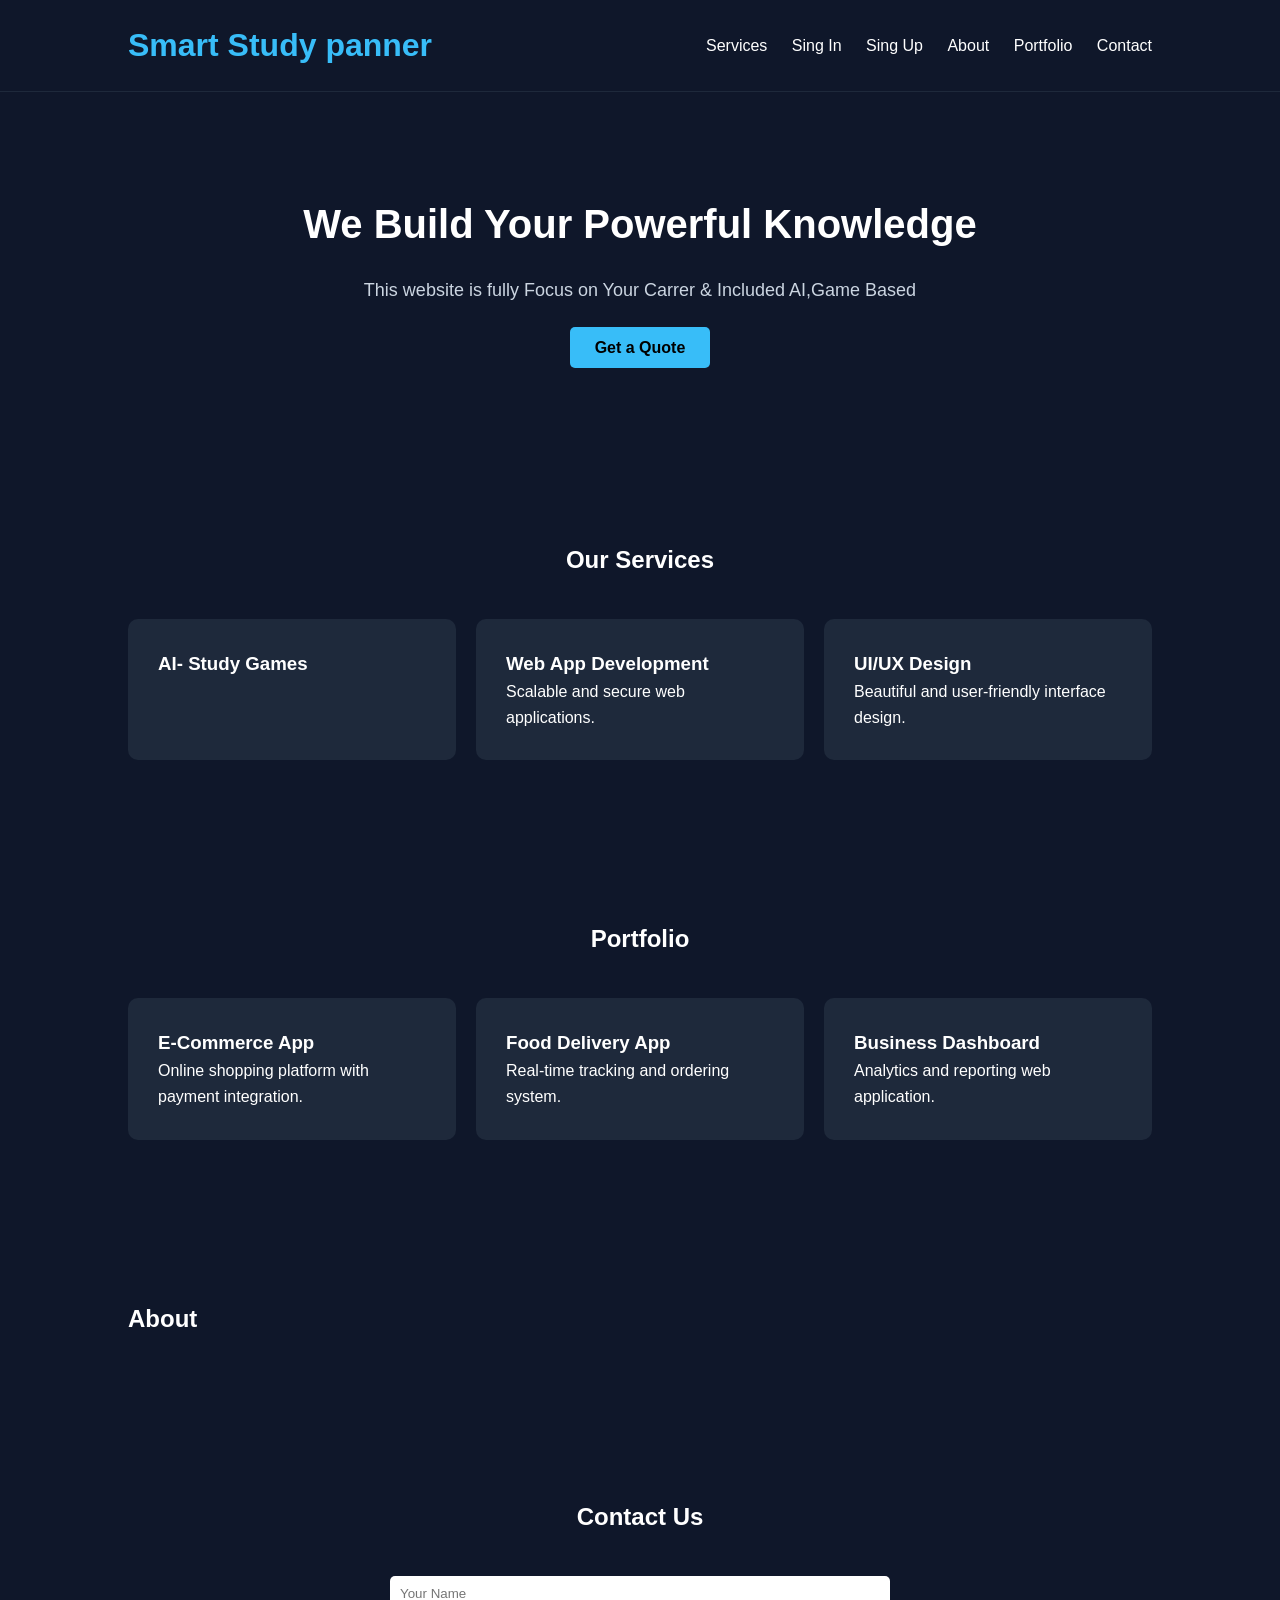
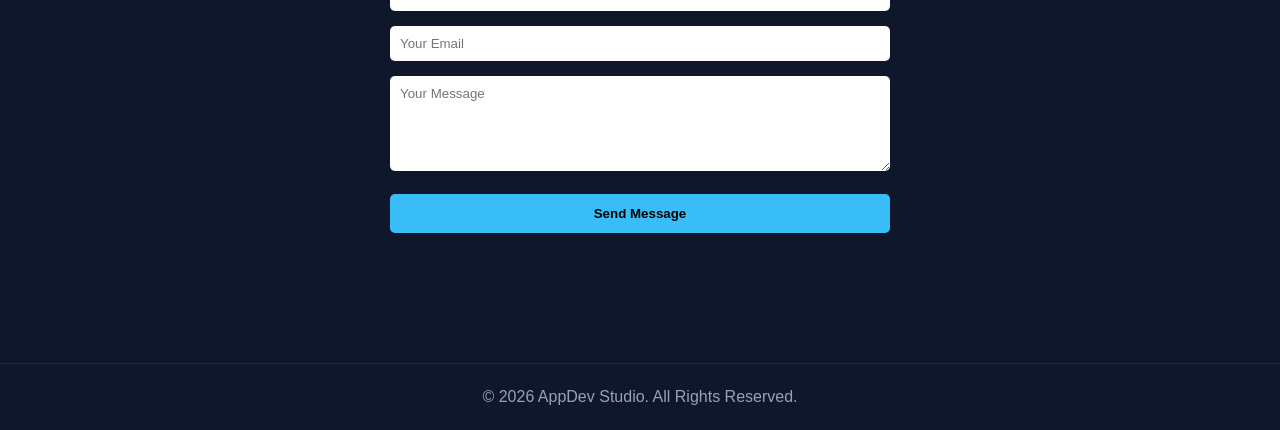
==== index.html @ 4970964c "Add files via upload" ====
<!DOCTYPE html>
<html lang="en">
<head>
<meta charset="UTF-8">
<meta name="bala" content="width=device-width, initial-scale=1.0">
<title>Studix</title>
<link rel="icon" href="img/logo.jpg" type="image/x-icon">
<style>
    * {
        margin: 0;
        padding: 0;
        box-sizing: border-box;
        font-family: Arial, sans-serif;
    }

    body {
        background: #0f172a;
        color: white;
        line-height: 1.6;
    }

    header {
        background: #0f172a;
        padding: 20px 10%;
        display: flex;
        justify-content: space-between;
        align-items: center;
        border-bottom: 1px solid #1e293b;
    }

    header h1 {
        color: #38bdf8;
    }

    nav a {
        color: white;
        text-decoration: none;
        margin-left: 20px;
        transition: 0.3s;
    }

    nav a:hover {
        color: #38bdf8;
    }

    .hero {
        padding: 100px 10%;
        text-align: center;
    }

    .hero h2 {
        font-size: 40px;
        margin-bottom: 20px;
    }

    .hero p {
        font-size: 18px;
        color: #cbd5e1;
        margin-bottom: 30px;
    }

    .btn {
        background: #38bdf8;
        padding: 12px 25px;
        color: black;
        text-decoration: none;
        border-radius: 5px;
        font-weight: bold;
        transition: 0.3s;
    }

    .btn:hover {
        background: #0ea5e9;
    }

    section {
        padding: 80px 10%;
    }

    .services, .portfolio ,.About {
        display: grid;
        grid-template-columns: repeat(auto-fit, minmax(250px, 1fr));
        gap: 20px;
    }

    .card {
        background: #1e293b;
        padding: 30px;
        border-radius: 10px;
        transition: 0.3s;
    }

    .card:hover {
        transform: translateY(-5px);
        background: #334155;
    }

    footer {
        text-align: center;
        padding: 20px;
        border-top: 1px solid #1e293b;
        margin-top: 50px;
        color: #94a3b8;
    }

    @media(max-width: 768px) {
        .hero h2 {
            font-size: 28px;
        }
    }
</style>
</head>
<body>

<header>
    <h1>Smart Study panner</h1>
    <nav>
        <a href="#services">Services</a>
        <a href="login.html">Sing In</a>
        <a href="create.html">Sing Up</a>
        <a href="#About">About</a>
        <a href="#portfolio">Portfolio</a>
        <a href="#contact">Contact</a>
    </nav>
</header>

<section class="hero">
    <h2>We Build Your Powerful Knowledge </h2>
    <p>This website is fully Focus on Your Carrer & Included AI,Game Based</p>
    <a href="#contact" class="btn">Get a Quote</a>
</section>

<section id="services">
    <h2 style="text-align:center; margin-bottom:40px;">Our Services</h2>
    <div class="services">
        <div class="card">
            <h3>AI- Study Games</h3>
            <p></p>
        </div>
        <div class="card">
            <h3>Web App Development</h3>
            <p>Scalable and secure web applications.</p>
        </div>
        <div class="card">
            <h3>UI/UX Design</h3>
            <p>Beautiful and user-friendly interface design.</p>
        </div>
    </div>
</section>

<section id="portfolio">
    <h2 style="text-align:center; margin-bottom:40px;">Portfolio</h2>
    <div class="portfolio">
        <div class="card">
            <h3>E-Commerce App</h3>
            <p>Online shopping platform with payment integration.</p>
        </div>
        <div class="card">
            <h3>Food Delivery App</h3>
            <p>Real-time tracking and ordering system.</p>
        </div>
        <div class="card">
            <h3>Business Dashboard</h3>
            <p>Analytics and reporting web application.</p>
        </div>
    </div>
</section>

<section>
    <h1>About</h1>
    <P> </P>
</section>

<section id="contact">
    <h2 style="text-align:center; margin-bottom:40px;">Contact Us</h2>
    <div style="max-width:500px; margin:auto;">
        <form>
            <input type="text" placeholder="Your Name" required style="width:100%; padding:10px; margin-bottom:15px; border:none; border-radius:5px;">
            <input type="email" placeholder="Your Email" required style="width:100%; padding:10px; margin-bottom:15px; border:none; border-radius:5px;">
            <textarea placeholder="Your Message" rows="5" required style="width:100%; padding:10px; margin-bottom:15px; border:none; border-radius:5px;"></textarea>
            <button type="submit" class="btn" style="width:100%; border:none;">Send Message</button>
        </form>
    </div>
</section>

<footer>
    <p>© 2026 AppDev Studio. All Rights Reserved.</p>
</footer>

</body>
</html>
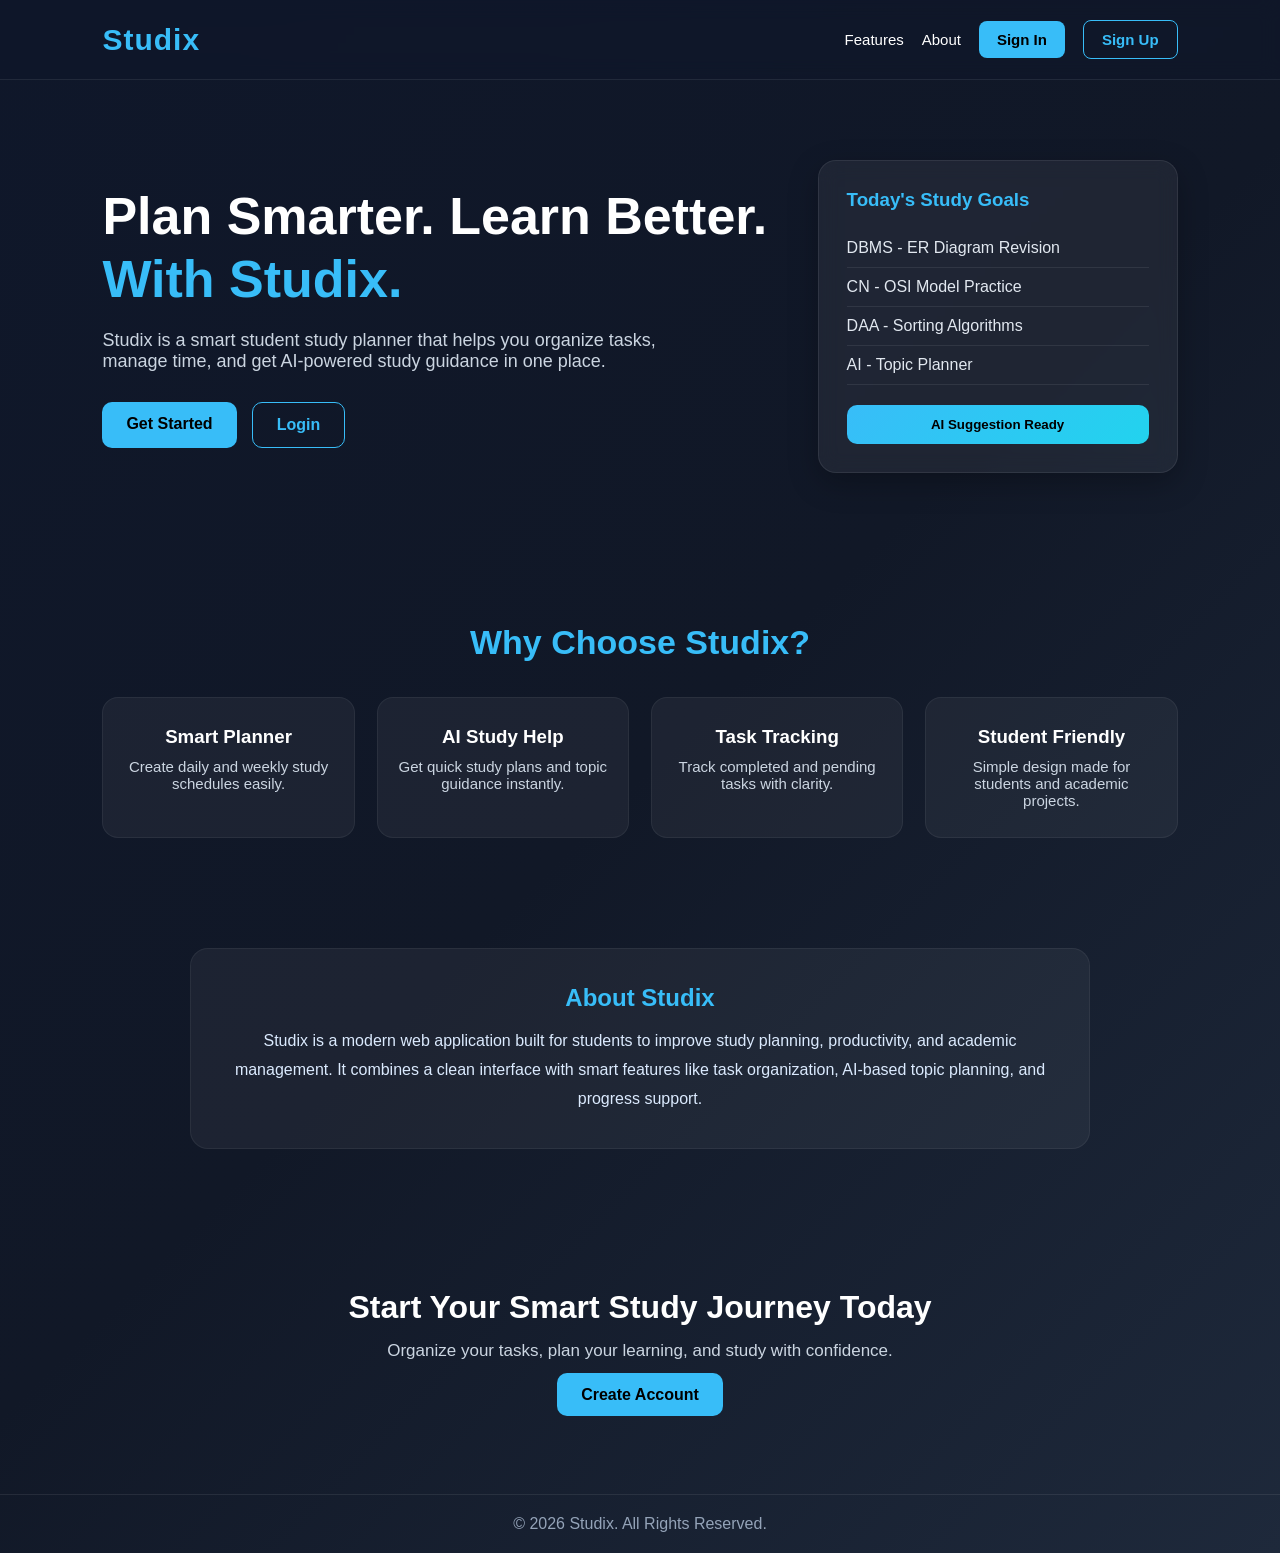
==== commit 8c6d915d: "Updated Studix project with planner and UI improvements" ====
--- a/index.html
+++ b/index.html
@@ -1,192 +1,93 @@
-
 <!DOCTYPE html>
 <html lang="en">
 <head>
-<meta charset="UTF-8">
-<meta name="bala" content="width=device-width, initial-scale=1.0">
-<title>Studix</title>
-<link rel="icon" href="img/logo.jpg" type="image/x-icon">
-<style>
-    * {
-        margin: 0;
-        padding: 0;
-        box-sizing: border-box;
-        font-family: Arial, sans-serif;
-    }
+    <meta charset="UTF-8">
+    <meta name="viewport" content="width=device-width, initial-scale=1.0">
+    <title>Studix - Smart Study Planner</title>
+    <link rel="stylesheet" href="index.css">
+    <link rel="icon" type="image/x-icon" href="academic.png">
 
-    body {
-        background: #0f172a;
-        color: white;
-        line-height: 1.6;
-    }
+</head>
+<body class="home-page">
 
-    header {
-        background: #0f172a;
-        padding: 20px 10%;
-        display: flex;
-        justify-content: space-between;
-        align-items: center;
-        border-bottom: 1px solid #1e293b;
-    }
+    <header class="navbar">
+        <div class="logo">Studix</div>
+        <nav>
+            <a href="#features">Features</a>
+            <a href="#about">About</a>
+            <a href="login.html" class="nav-btn">Sign In</a>
+            <a href="create.html" class="nav-btn secondary">Sign Up</a>
+        </nav>
+    </header>
 
-    header h1 {
-        color: #38bdf8;
-    }
+    <section class="hero">
+        <div class="hero-text">
+            <h1>Plan Smarter. Learn Better. <span>With Studix.</span></h1>
+            <p>
+                Studix is a smart student study planner that helps you organize tasks,
+                manage time, and get AI-powered study guidance in one place.
+            </p>
+            <div class="hero-buttons">
+                <a href="create.html" class="btn primary">Get Started</a>
+                <a href="login.html" class="btn outline">Login</a>
+            </div>
+        </div>
 
-    nav a {
-        color: white;
-        text-decoration: none;
-        margin-left: 20px;
-        transition: 0.3s;
-    }
+        <div class="hero-card">
+            <h3>Today's Study Goals</h3>
+            <ul>
+                <li>DBMS - ER Diagram Revision</li>
+                <li>CN - OSI Model Practice</li>
+                <li>DAA - Sorting Algorithms</li>
+                <li>AI - Topic Planner</li>
+            </ul>
+            <button>AI Suggestion Ready</button>
+        </div>
+    </section>
 
-    nav a:hover {
-        color: #38bdf8;
-    }
+    <section class="features" id="features">
+        <h2>Why Choose Studix?</h2>
+        <div class="feature-grid">
+            <div class="feature-card">
+                <h3>Smart Planner</h3>
+                <p>Create daily and weekly study schedules easily.</p>
+            </div>
+            <div class="feature-card">
+                <h3>AI Study Help</h3>
+                <p>Get quick study plans and topic guidance instantly.</p>
+            </div>
+            <div class="feature-card">
+                <h3>Task Tracking</h3>
+                <p>Track completed and pending tasks with clarity.</p>
+            </div>
+            <div class="feature-card">
+                <h3>Student Friendly</h3>
+                <p>Simple design made for students and academic projects.</p>
+            </div>
+        </div>
+    </section>
 
-    .hero {
-        padding: 100px 10%;
-        text-align: center;
-    }
+    <section class="about" id="about">
+        <div class="about-box">
+            <h2>About Studix</h2>
+            <p>
+                Studix is a modern web application built for students to improve
+                study planning, productivity, and academic management. It combines
+                a clean interface with smart features like task organization,
+                AI-based topic planning, and progress support.
+            </p>
+        </div>
+    </section>
 
-    .hero h2 {
-        font-size: 40px;
-        margin-bottom: 20px;
-    }
+    <section class="cta">
+        <h2>Start Your Smart Study Journey Today</h2>
+        <p>Organize your tasks, plan your learning, and study with confidence.</p>
+        <a href="create.html" class="btn primary">Create Account</a>
+    </section>
 
-    .hero p {
-        font-size: 18px;
-        color: #cbd5e1;
-        margin-bottom: 30px;
-    }
-
-    .btn {
-        background: #38bdf8;
-        padding: 12px 25px;
-        color: black;
-        text-decoration: none;
-        border-radius: 5px;
-        font-weight: bold;
-        transition: 0.3s;
-    }
-
-    .btn:hover {
-        background: #0ea5e9;
-    }
-
-    section {
-        padding: 80px 10%;
-    }
-
-    .services, .portfolio ,.About {
-        display: grid;
-        grid-template-columns: repeat(auto-fit, minmax(250px, 1fr));
-        gap: 20px;
-    }
-
-    .card {
-        background: #1e293b;
-        padding: 30px;
-        border-radius: 10px;
-        transition: 0.3s;
-    }
-
-    .card:hover {
-        transform: translateY(-5px);
-        background: #334155;
-    }
-
-    footer {
-        text-align: center;
-        padding: 20px;
-        border-top: 1px solid #1e293b;
-        margin-top: 50px;
-        color: #94a3b8;
-    }
-
-    @media(max-width: 768px) {
-        .hero h2 {
-            font-size: 28px;
-        }
-    }
-</style>
-</head>
-<body>
-
-<header>
-    <h1>Smart Study panner</h1>
-    <nav>
-        <a href="#services">Services</a>
-        <a href="login.html">Sing In</a>
-        <a href="create.html">Sing Up</a>
-        <a href="#About">About</a>
-        <a href="#portfolio">Portfolio</a>
-        <a href="#contact">Contact</a>
-    </nav>
-</header>
-
-<section class="hero">
-    <h2>We Build Your Powerful Knowledge </h2>
-    <p>This website is fully Focus on Your Carrer & Included AI,Game Based</p>
-    <a href="#contact" class="btn">Get a Quote</a>
-</section>
-
-<section id="services">
-    <h2 style="text-align:center; margin-bottom:40px;">Our Services</h2>
-    <div class="services">
-        <div class="card">
-            <h3>AI- Study Games</h3>
-            <p></p>
-        </div>
-        <div class="card">
-            <h3>Web App Development</h3>
-            <p>Scalable and secure web applications.</p>
-        </div>
-        <div class="card">
-            <h3>UI/UX Design</h3>
-            <p>Beautiful and user-friendly interface design.</p>
-        </div>
-    </div>
-</section>
-
-<section id="portfolio">
-    <h2 style="text-align:center; margin-bottom:40px;">Portfolio</h2>
-    <div class="portfolio">
-        <div class="card">
-            <h3>E-Commerce App</h3>
-            <p>Online shopping platform with payment integration.</p>
-        </div>
-        <div class="card">
-            <h3>Food Delivery App</h3>
-            <p>Real-time tracking and ordering system.</p>
-        </div>
-        <div class="card">
-            <h3>Business Dashboard</h3>
-            <p>Analytics and reporting web application.</p>
-        </div>
-    </div>
-</section>
-
-<section>
-    <h1>About</h1>
-    <P> </P>
-</section>
-
-<section id="contact">
-    <h2 style="text-align:center; margin-bottom:40px;">Contact Us</h2>
-    <div style="max-width:500px; margin:auto;">
-        <form>
-            <input type="text" placeholder="Your Name" required style="width:100%; padding:10px; margin-bottom:15px; border:none; border-radius:5px;">
-            <input type="email" placeholder="Your Email" required style="width:100%; padding:10px; margin-bottom:15px; border:none; border-radius:5px;">
-            <textarea placeholder="Your Message" rows="5" required style="width:100%; padding:10px; margin-bottom:15px; border:none; border-radius:5px;"></textarea>
-            <button type="submit" class="btn" style="width:100%; border:none;">Send Message</button>
-        </form>
-    </div>
-</section>
-
-<footer>
-    <p>© 2026 AppDev Studio. All Rights Reserved.</p>
-</footer>
+    <footer class="footer">
+        <p>© 2026 Studix. All Rights Reserved.</p>
+    </footer>
 
 </body>
 </html>
--- a/index.css
+++ b/index.css
@@ -0,0 +1,287 @@
+* {
+    margin: 0;
+    padding: 0;
+    box-sizing: border-box;
+}
+
+body.home-page {
+    font-family: Arial, sans-serif;
+    background: linear-gradient(135deg, #0f172a, #111827, #1e293b);
+    color: white;
+    min-height: 100vh;
+}
+
+/* Navbar */
+.navbar {
+    width: 100%;
+    padding: 20px 8%;
+    display: flex;
+    justify-content: space-between;
+    align-items: center;
+    border-bottom: 1px solid rgba(255,255,255,0.08);
+    background: rgba(15, 23, 42, 0.75);
+    backdrop-filter: blur(10px);
+    position: sticky;
+    top: 0;
+    z-index: 1000;
+}
+
+.logo {
+    font-size: 30px;
+    font-weight: bold;
+    color: #38bdf8;
+    letter-spacing: 1px;
+}
+
+.navbar nav {
+    display: flex;
+    align-items: center;
+    gap: 18px;
+}
+
+.navbar nav a {
+    color: white;
+    text-decoration: none;
+    font-size: 15px;
+    transition: 0.3s;
+}
+
+.navbar nav a:hover {
+    color: #38bdf8;
+}
+
+.nav-btn {
+    padding: 10px 18px;
+    border-radius: 8px;
+    background: #38bdf8;
+    color: black !important;
+    font-weight: bold;
+}
+
+.nav-btn.secondary {
+    background: transparent;
+    border: 1px solid #38bdf8;
+    color: #38bdf8 !important;
+}
+
+/* Hero */
+.hero {
+    padding: 80px 8%;
+    display: flex;
+    justify-content: space-between;
+    align-items: center;
+    gap: 40px;
+    flex-wrap: wrap;
+}
+
+.hero-text {
+    flex: 1;
+    min-width: 300px;
+}
+
+.hero-text h1 {
+    font-size: 52px;
+    line-height: 1.2;
+    margin-bottom: 20px;
+}
+
+.hero-text h1 span {
+    color: #38bdf8;
+}
+
+.hero-text p {
+    font-size: 18px;
+    color: #cbd5e1;
+    max-width: 600px;
+    margin-bottom: 30px;
+}
+
+.hero-buttons {
+    display: flex;
+    gap: 15px;
+    flex-wrap: wrap;
+}
+
+.btn {
+    text-decoration: none;
+    padding: 13px 24px;
+    border-radius: 10px;
+    font-weight: bold;
+    transition: 0.3s;
+}
+
+.btn.primary {
+    background: #38bdf8;
+    color: black;
+}
+
+.btn.primary:hover {
+    background: #0ea5e9;
+}
+
+.btn.outline {
+    border: 1px solid #38bdf8;
+    color: #38bdf8;
+}
+
+.btn.outline:hover {
+    background: #38bdf8;
+    color: black;
+}
+
+/* Hero Card */
+.hero-card {
+    flex: 1;
+    min-width: 300px;
+    max-width: 360px;
+    background: rgba(255,255,255,0.06);
+    border: 1px solid rgba(255,255,255,0.08);
+    border-radius: 18px;
+    padding: 28px;
+    box-shadow: 0 10px 30px rgba(0,0,0,0.25);
+    backdrop-filter: blur(10px);
+}
+
+.hero-card h3 {
+    margin-bottom: 18px;
+    color: #38bdf8;
+}
+
+.hero-card ul {
+    list-style: none;
+    margin-bottom: 20px;
+}
+
+.hero-card ul li {
+    padding: 10px 0;
+    border-bottom: 1px solid rgba(255,255,255,0.08);
+    color: #e2e8f0;
+}
+
+.hero-card button {
+    width: 100%;
+    padding: 12px;
+    border: none;
+    border-radius: 10px;
+    background: linear-gradient(135deg, #38bdf8, #22d3ee);
+    color: black;
+    font-weight: bold;
+    cursor: pointer;
+}
+
+/* Features */
+.features {
+    padding: 70px 8%;
+    text-align: center;
+}
+
+.features h2 {
+    font-size: 34px;
+    margin-bottom: 35px;
+    color: #38bdf8;
+}
+
+.feature-grid {
+    display: grid;
+    grid-template-columns: repeat(auto-fit, minmax(230px, 1fr));
+    gap: 22px;
+}
+
+.feature-card {
+    background: rgba(255,255,255,0.05);
+    padding: 28px 20px;
+    border-radius: 16px;
+    transition: 0.3s;
+    border: 1px solid rgba(255,255,255,0.06);
+}
+
+.feature-card:hover {
+    transform: translateY(-8px);
+    background: rgba(56, 189, 248, 0.12);
+}
+
+.feature-card h3 {
+    margin-bottom: 10px;
+    color: #ffffff;
+}
+
+.feature-card p {
+    color: #cbd5e1;
+    font-size: 15px;
+}
+
+/* About */
+.about {
+    padding: 40px 8% 70px;
+}
+
+.about-box {
+    max-width: 900px;
+    margin: auto;
+    text-align: center;
+    background: rgba(255,255,255,0.05);
+    padding: 35px;
+    border-radius: 18px;
+    border: 1px solid rgba(255,255,255,0.06);
+}
+
+.about-box h2 {
+    color: #38bdf8;
+    margin-bottom: 15px;
+}
+
+.about-box p {
+    color: #dbeafe;
+    font-size: 16px;
+    line-height: 1.8;
+}
+
+/* CTA */
+.cta {
+    padding: 70px 8%;
+    text-align: center;
+}
+
+.cta h2 {
+    font-size: 32px;
+    margin-bottom: 15px;
+}
+
+.cta p {
+    color: #cbd5e1;
+    margin-bottom: 25px;
+    font-size: 17px;
+}
+
+/* Footer */
+.footer {
+    text-align: center;
+    padding: 20px;
+    border-top: 1px solid rgba(255,255,255,0.08);
+    color: #94a3b8;
+    margin-top: 20px;
+}
+
+/* Responsive */
+@media (max-width: 768px) {
+    .navbar {
+        flex-direction: column;
+        gap: 15px;
+    }
+
+    .hero {
+        padding-top: 50px;
+    }
+
+    .hero-text h1 {
+        font-size: 36px;
+    }
+
+    .hero-text p {
+        font-size: 16px;
+    }
+
+    .hero-card {
+        max-width: 100%;
+    }
+}
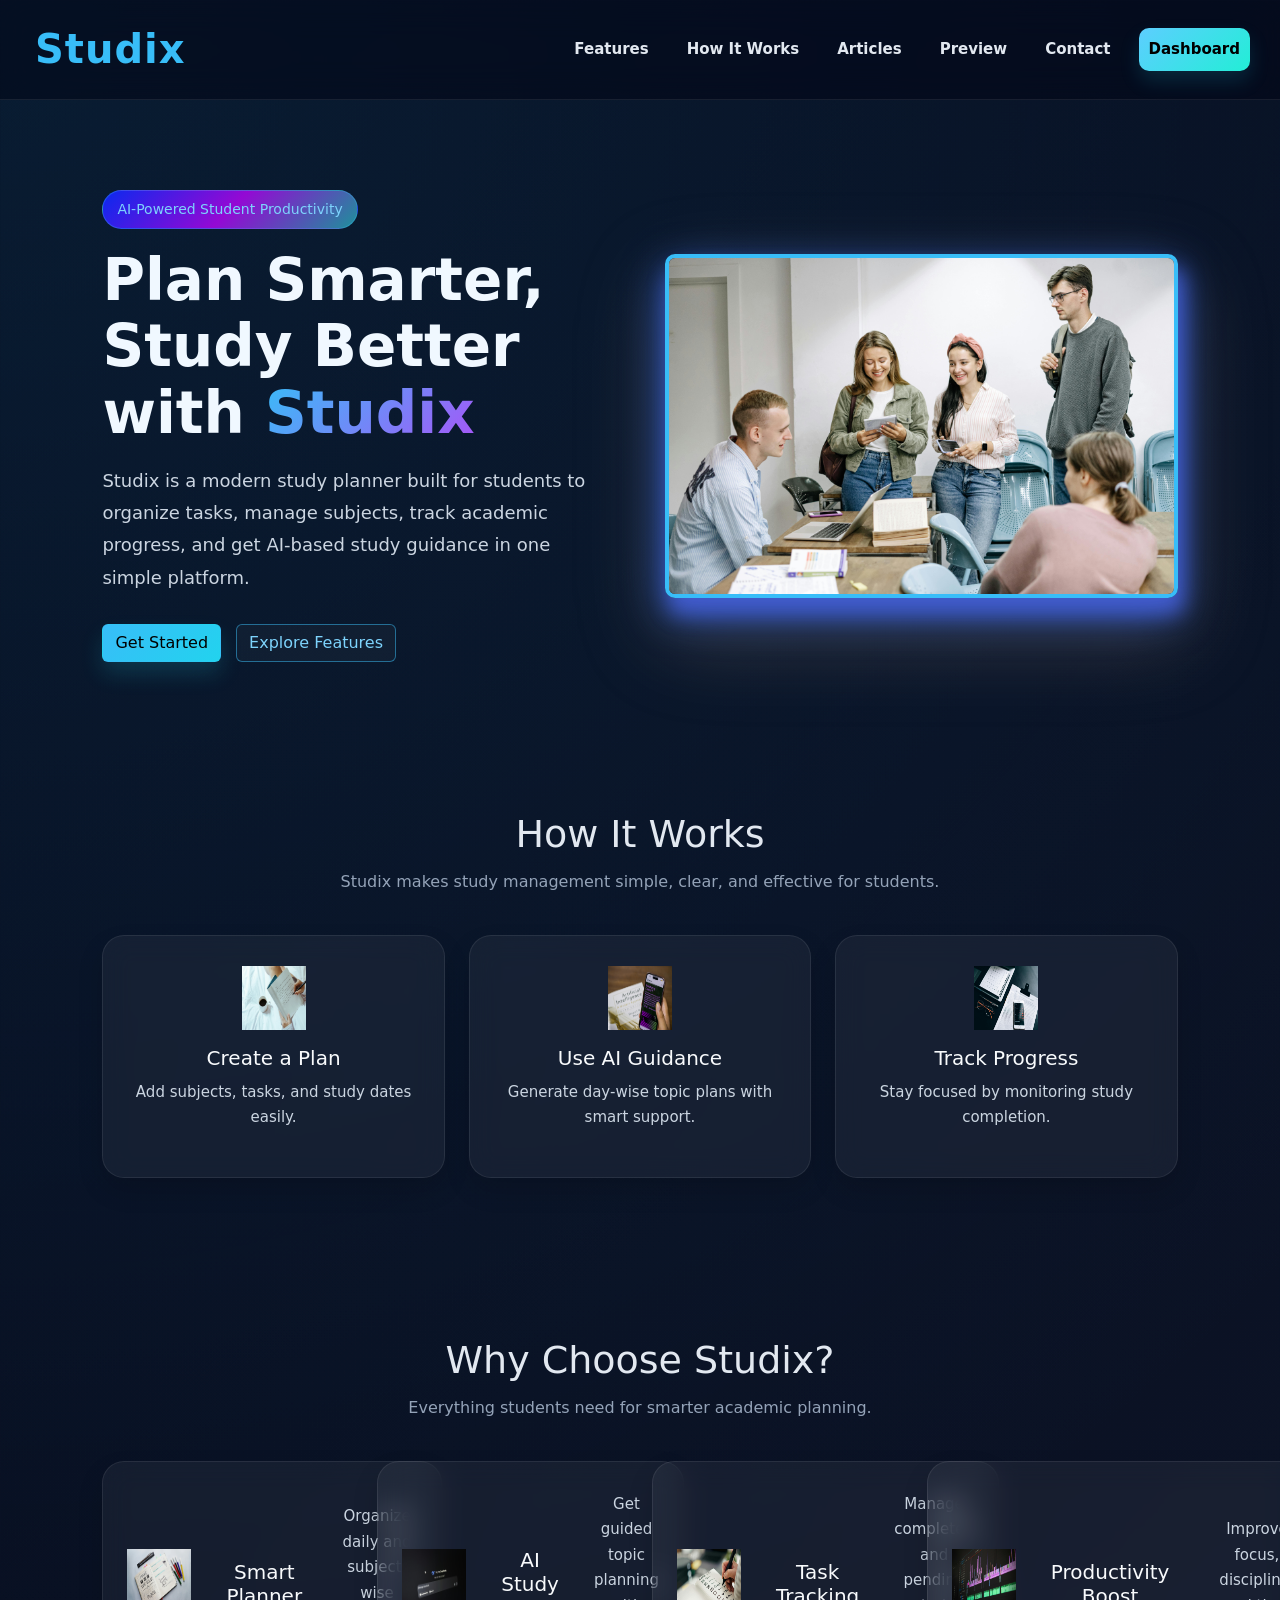
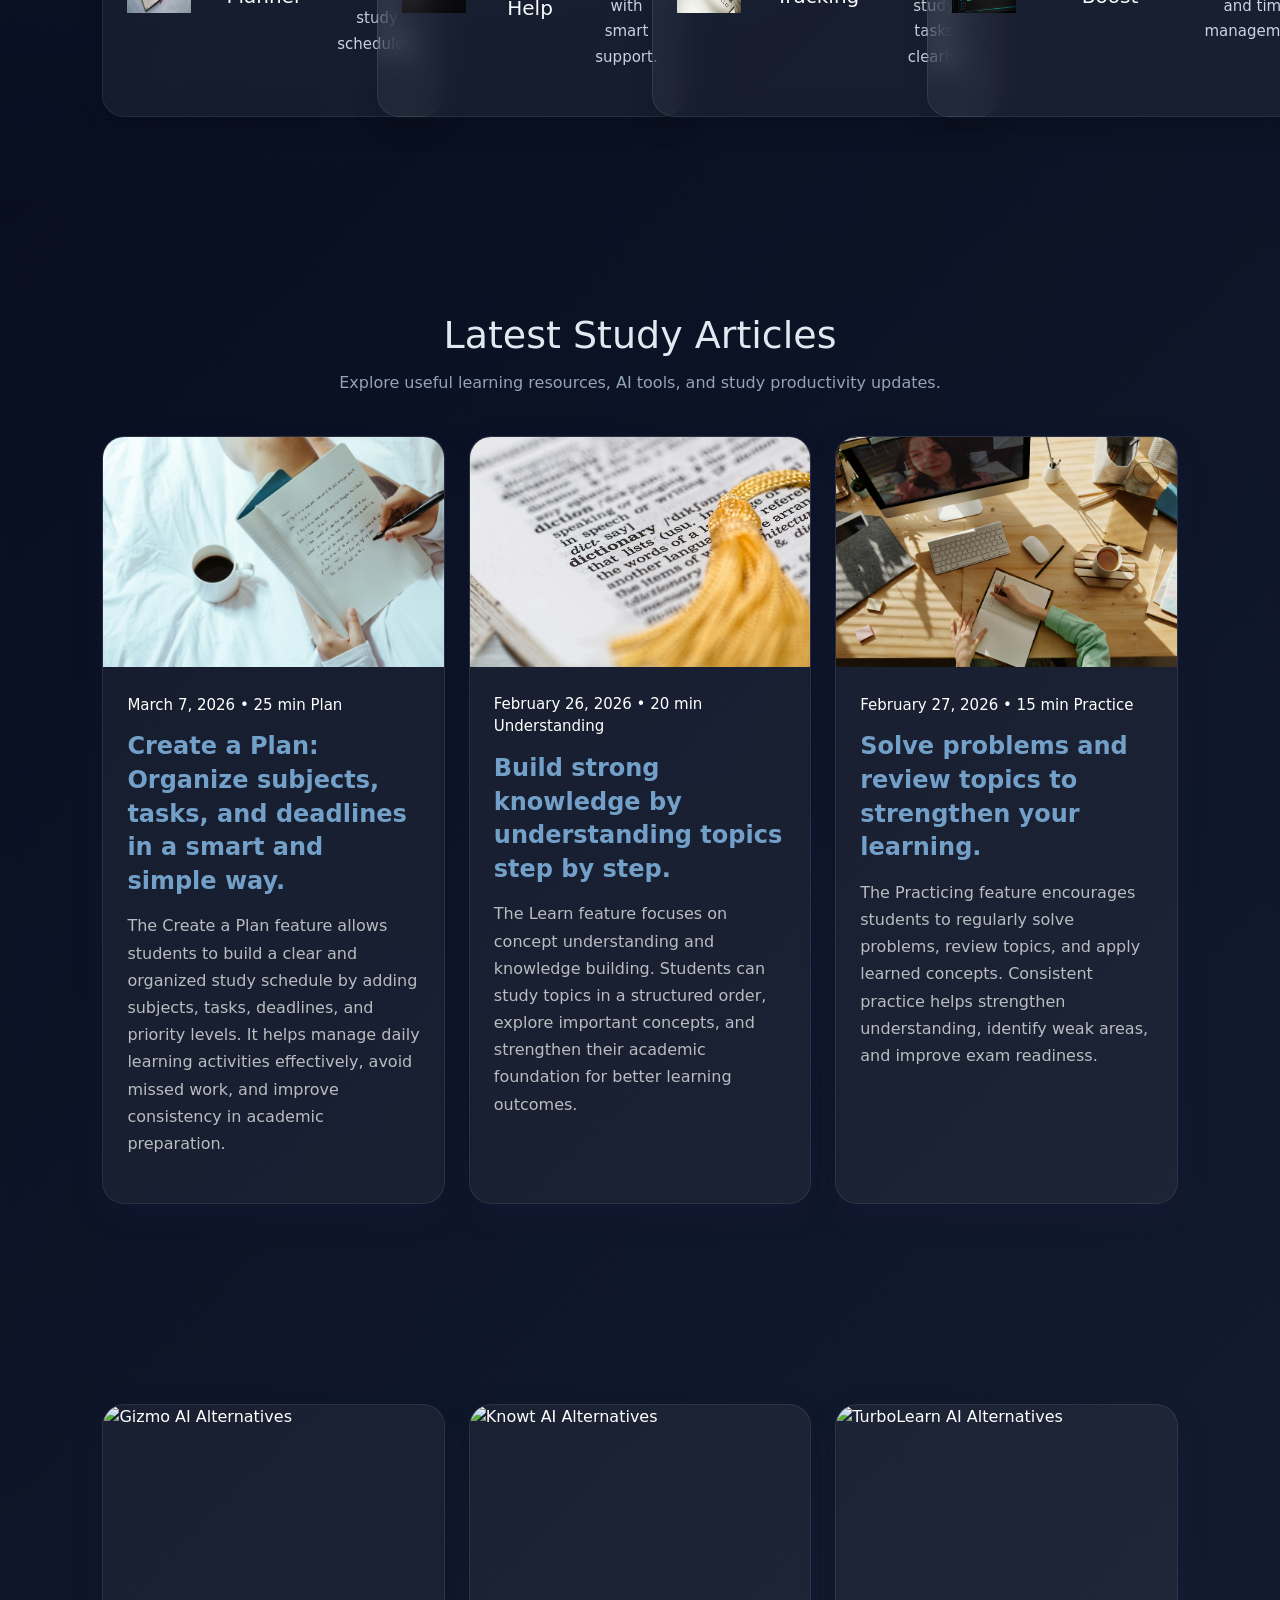
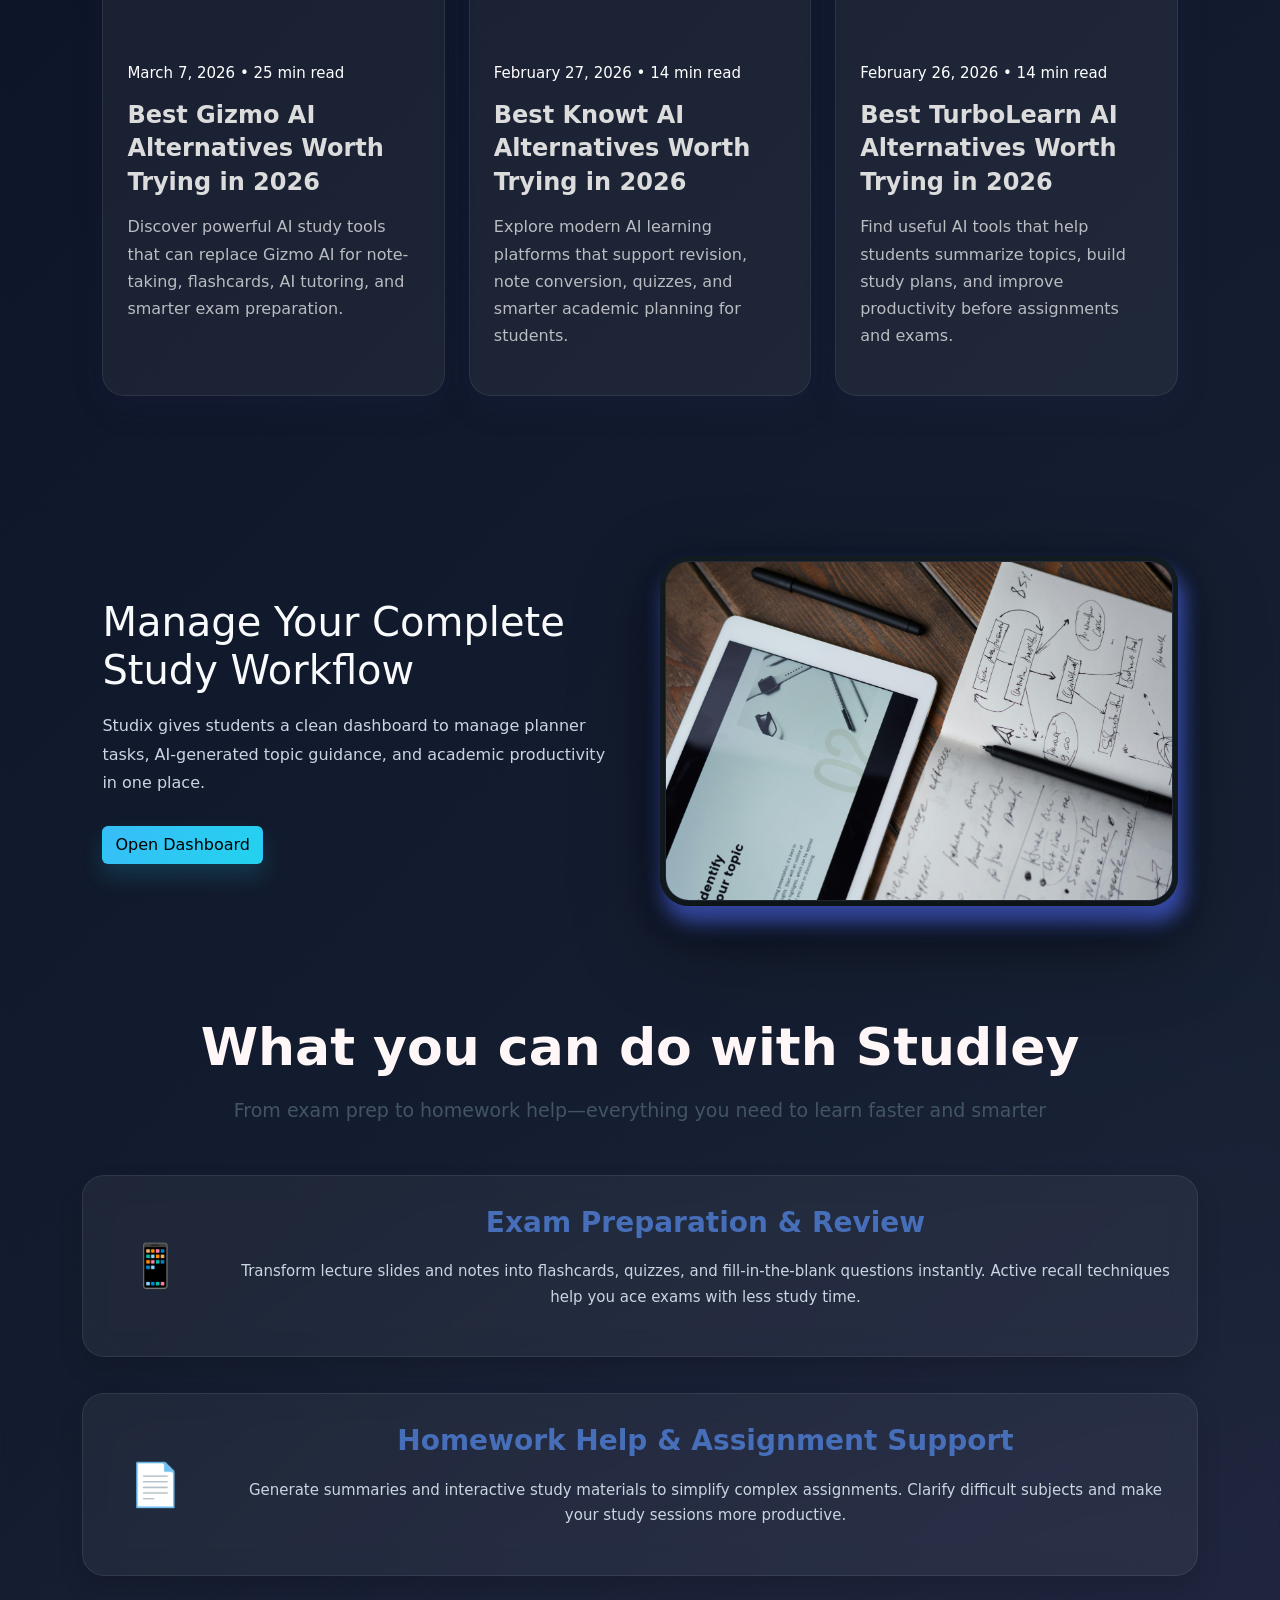
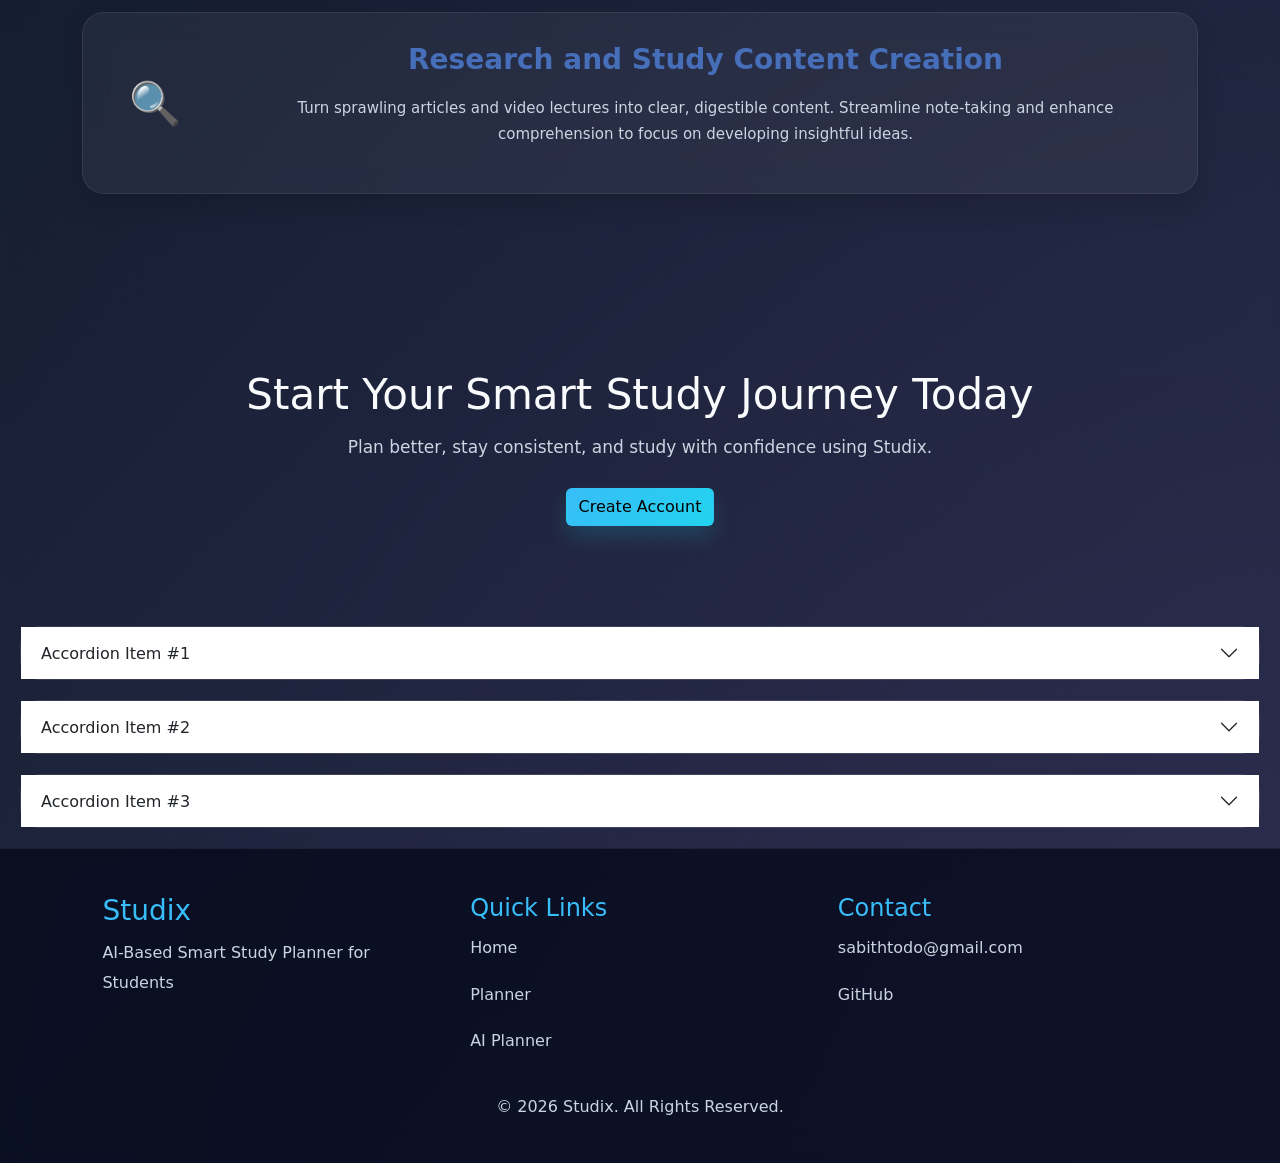
==== commit 9c31d236: "Updated AI Study Planner project" ====
--- a/index.html
+++ b/index.html
@@ -4,90 +4,382 @@
     <meta charset="UTF-8">
     <meta name="viewport" content="width=device-width, initial-scale=1.0">
     <title>Studix - Smart Study Planner</title>
+    <link rel="icon" href="img/academic.png" type="image/png">
     <link rel="stylesheet" href="index.css">
-    <link rel="icon" type="image/x-icon" href="academic.png">
-
+    <link href="https://cdn.jsdelivr.net/npm/bootstrap@5.3.8/dist/css/bootstrap.min.css" rel="stylesheet" integrity="sha384-sRIl4kxILFvY47J16cr9ZwB07vP4J8+LH7qKQnuqkuIAvNWLzeN8tE5YBujZqJLB" crossorigin="anonymous">
 </head>
-<body class="home-page">
-
-    <header class="navbar">
-        <div class="logo">Studix</div>
-        <nav>
-            <a href="#features">Features</a>
-            <a href="#about">About</a>
-            <a href="login.html" class="nav-btn">Sign In</a>
-            <a href="create.html" class="nav-btn secondary">Sign Up</a>
+<body>
+    <header class="navbar" style="display: flex; justify-content: space-between; align-items: center;">
+       
+        <div class="logo" title="AI-Based Smart Study Planner for Students" style="font-size: 40px;">Studix</div>
+        
+        <nav class="m" style="margin-right: 30px ; margin-left: 50px;;">
+            <a href="#features" title="Features" style="text-decoration: none;">Features</a>
+            <a href="#how" title="How It Works" style="text-decoration: none;">How It Works</a>
+            <a href="#articles" title="Articles" style="text-decoration: none;">Articles</a>
+            <a href="#preview" title="Preview" style="text-decoration: none;">Preview</a>
+            <a href="#contact" title="Contact" style="text-decoration: none;">Contact</a>
+            <a href="login.html" class="nav-btn" title="Dashboard" style="text-decoration: none;">Dashboard</a>
         </nav>
     </header>
 
     <section class="hero">
         <div class="hero-text">
-            <h1>Plan Smarter. Learn Better. <span>With Studix.</span></h1>
+            <span class="hero-badge" style="background: linear-gradient(135deg, #0a29ef,rgb(148, 9, 212), #1e919b);">AI-Powered Student Productivity</span>
+            <h1 style="color: aliceblue;">Plan Smarter, <br>Study Better with <span>Studix</span></h1>
             <p>
-                Studix is a smart student study planner that helps you organize tasks,
-                manage time, and get AI-powered study guidance in one place.
+                Studix is a modern study planner built for students to organize tasks,
+                manage subjects, track academic progress, and get AI-based study guidance
+                in one simple platform.
             </p>
+
             <div class="hero-buttons">
                 <a href="create.html" class="btn primary">Get Started</a>
-                <a href="login.html" class="btn outline">Login</a>
-            </div>
-        </div>
-
-        <div class="hero-card">
-            <h3>Today's Study Goals</h3>
-            <ul>
-                <li>DBMS - ER Diagram Revision</li>
-                <li>CN - OSI Model Practice</li>
-                <li>DAA - Sorting Algorithms</li>
-                <li>AI - Topic Planner</li>
-            </ul>
-            <button>AI Suggestion Ready</button>
+                <a href="#features" class="btn outline">Explore Features</a>
+            </div>
+        </div>
+
+        <div class="hero-image">
+            <img src="img/11.jpg" alt="Study Planner Illustration">
+        </div>
+    </section>
+
+    
+  
+    <section class="how-it-works" id="how">
+        <div class="section-heading">
+            <h2>How It Works</h2>
+            <p>Studix makes study management simple, clear, and effective for students.</p>
+        </div>
+
+        <div class="steps">
+            <div class="step-card"
+                 onclick="showCard(
+                 'Create a Study Plan',
+                 'Students can add subjects, tasks, deadlines, and priority levels in one place. This helps build a proper daily and weekly study routine, reduces confusion, and improves time management before exams and assignments.',
+                 'img/12.jpg'
+                 )">
+                <img src="img/12.jpg" alt="Plan">
+                <h3>Create a Plan</h3>
+                <p>Add subjects, tasks, and study dates easily.</p>
+            </div>
+
+            <div class="step-card"
+                 onclick="showCard(
+                 'Use AI Guidance',
+                 'Studix includes AI-style guidance where students can enter a topic and number of days. The system provides a day-wise learning plan with basics, practice, and revision support for better preparation.',
+                 'img/16.jpg'
+                 )">
+                <img src="img/16.jpg" alt="AI">
+                <h3>Use AI Guidance</h3>
+                <p>Generate day-wise topic plans with smart support.</p>
+            </div>
+
+            <div class="step-card"
+                 onclick="showCard(
+                 'Track Progress',
+                 'Students can monitor completed and pending tasks, helping them stay disciplined, check workload, and improve consistency across all subjects.',
+                 'img/17.jpg'
+                 )">
+                <img src="img/17.jpg" alt="Progress">
+                <h3>Track Progress</h3>
+                <p>Stay focused by monitoring study completion.</p>
+            </div>
         </div>
     </section>
 
     <section class="features" id="features">
-        <h2>Why Choose Studix?</h2>
+        <div class="section-heading">
+            <h2>Why Choose Studix?</h2>
+            <p>Everything students need for smarter academic planning.</p>
+        </div>
+
         <div class="feature-grid">
-            <div class="feature-card">
+            <div class="feature-card"
+                 onclick="showCard(
+                 'Smart Planner',
+                 'The Smart Planner helps students organize subject-wise tasks, revision schedules, deadlines, and learning goals in one structured system. It reduces missed work and supports better planning.',
+                 'img/18.jpg'
+                 )">
+                <img src="img/18.jpg" alt="Planner">
                 <h3>Smart Planner</h3>
-                <p>Create daily and weekly study schedules easily.</p>
-            </div>
-            <div class="feature-card">
+                <p>Organize daily and subject-wise study schedules.</p>
+            </div>
+
+            <div class="feature-card"
+                 onclick="showCard(
+                 'AI Study Help',
+                 'AI Study Help provides a simple topic-based learning path. Students enter a topic and Studix prepares a clean day-wise plan covering concepts, practice, and final revision.',
+                 'img/19.jpg'
+                 )">
+                <img src="img/19.jpg" alt="AI Help">
                 <h3>AI Study Help</h3>
-                <p>Get quick study plans and topic guidance instantly.</p>
-            </div>
-            <div class="feature-card">
+                <p>Get guided topic planning with smart support.</p>
+            </div>
+
+            <div class="feature-card"
+                 onclick="showCard(
+                 'Task Tracking',
+                 'Task Tracking allows students to add, complete, and delete academic tasks easily. It keeps learning organized and gives a clear view of pending work.',
+                 'img/20.jpg'
+                 )">
+                <img src="img/20.jpg" alt="Tracking">
                 <h3>Task Tracking</h3>
-                <p>Track completed and pending tasks with clarity.</p>
-            </div>
-            <div class="feature-card">
-                <h3>Student Friendly</h3>
-                <p>Simple design made for students and academic projects.</p>
-            </div>
-        </div>
-    </section>
-
-    <section class="about" id="about">
-        <div class="about-box">
-            <h2>About Studix</h2>
+                <p>Manage completed and pending study tasks clearly.</p>
+            </div>
+
+            <div class="feature-card"
+                 onclick="showCard(
+                 'Productivity Boost',
+                 'Studix improves productivity by combining planning, task management, AI support, and progress monitoring into one student-friendly platform.',
+                 'img/21.jpg'
+                 )">
+                <img src="img/21.jpg" alt="Goal">
+                <h3>Productivity Boost</h3>
+                <p>Improve focus, discipline, and time management.</p>
+            </div>
+        </div>
+    </section>
+
+      <section class="article-section" id="articles">
+        <div class="section-heading">
+            <h2>Latest Study Articles</h2>
+            <p>Explore useful learning resources, AI tools, and study productivity updates.</p>
+        </div>
+
+        <div class="article-grid">
+            <div class="article-card">
+                <img src="img/12.jpg" alt="Article 1">
+                <div class="article-content">
+                    <span class="article-meta">March 7, 2026 • 25 min Plan</span>
+                    <h3 style="color: rgb(115, 160, 200);">Create a Plan: Organize subjects, tasks, and deadlines in a smart and simple way.</h3>
+                    <p>
+                       The Create a Plan feature allows students to build a clear and organized study schedule by adding subjects, 
+                       tasks, deadlines, and priority levels. It helps manage daily learning activities effectively, 
+                       avoid missed work, and improve consistency in academic preparation.
+                    </p>
+                </div>
+            </div>
+
+           
+
+            <div class="article-card">
+                <img src="img/14.jpg" alt="Article 3">
+                <div class="article-content">
+                    <span class="article-meta">February 26, 2026 • 20 min Understanding</span>
+                    <h3 style="color: rgb(115, 160, 200);">Build strong knowledge by understanding topics step by step.</h3>
+                    <p>
+                          The Learn feature focuses on concept understanding and knowledge building.
+                           Students can study topics in a structured order, explore important concepts, 
+                           and strengthen their academic foundation for better learning outcomes.
+                        </p>
+                </div>
+            </div>
+
+             <div class="article-card">
+                <img src="img/13.jpg" alt="Article 2">
+                <div class="article-content">
+                    <span class="article-meta">February 27, 2026 • 15 min Practice  </span>
+                    <h3 style="color: rgb(115, 160, 200);">Solve problems and review topics to strengthen your learning.</h3>
+                    <p>
+                        The Practicing feature encourages students to regularly solve problems,
+                         review topics, and apply learned concepts. Consistent practice helps strengthen understanding, 
+                         identify weak areas, and improve exam readiness.
+                    </p>
+                </div>
+            </div>
+        </div>
+    </section>
+
+    <section class="article-section" id="articles">
+ 
+
+    <div class="article-grid" style="margin-top: 40px;">
+        <div class="article-card">
+            <img src="img/article1.jpg" alt="Gizmo AI Alternatives">
+            <div class="article-content">
+                <span class="article-meta">March 7, 2026 • 25 min read</span>
+                <h3>Best Gizmo AI Alternatives Worth Trying in 2026</h3>
+                <p>Discover powerful AI study tools that can replace Gizmo AI for note-taking, flashcards, AI tutoring, and smarter exam preparation.</p>
+            </div>
+        </div>
+
+        <div class="article-card">
+            <img src="img/article2.jpg" alt="Knowt AI Alternatives">
+            <div class="article-content">
+                <span class="article-meta">February 27, 2026 • 14 min read</span>
+                <h3>Best Knowt AI Alternatives Worth Trying in 2026</h3>
+                <p>Explore modern AI learning platforms that support revision, note conversion, quizzes, and smarter academic planning for students.</p>
+            </div>
+        </div>
+
+        <div class="article-card">
+            <img src="img/article3.jpg" alt="TurboLearn AI Alternatives">
+            <div class="article-content">
+                <span class="article-meta">February 26, 2026 • 14 min read</span>
+                <h3>Best TurboLearn AI Alternatives Worth Trying in 2026</h3>
+                <p>Find useful AI tools that help students summarize topics, build study plans, and improve productivity before assignments and exams.</p>
+            </div>
+        </div>
+    </div>
+</section>
+
+
+
+    <section class="preview-section" id="preview">
+        <div class="preview-text">
+            <h2>Manage Your Complete Study Workflow</h2>
             <p>
-                Studix is a modern web application built for students to improve
-                study planning, productivity, and academic management. It combines
-                a clean interface with smart features like task organization,
-                AI-based topic planning, and progress support.
+                Studix gives students a clean dashboard to manage planner tasks,
+                AI-generated topic guidance, and academic productivity in one place.
             </p>
-        </div>
-    </section>
-
-    <section class="cta">
+            <a href="login.html" class="btn primary">Open Dashboard</a>
+        </div>
+
+        <div class="preview-image" onclick="showCard(
+                 'Dashboard Overview',
+                 'The Studix dashboard provides a clear view of all study tasks, AI guidance, and progress tracking in one place. It helps students stay organized, focused, and productive throughout their academic journey.',
+                 'img/15.jpg'
+                 )">
+            <img src="img/15.jpg" alt="Dashboard Preview">
+        </div>
+    </section>
+
+    <section class="features-section">
+    <div class="container">
+      <h1>What you can do with Studley</h1>
+      <p class="subtitle">
+        From exam prep to homework help—everything you need to learn faster and smarter
+      </p>
+
+      <div class="feature-card green">
+        <div class="icon-box">
+          📱
+        </div>
+        <div class="feature-content">
+          <h2>Exam Preparation & Review</h2>
+          <p>
+            Transform lecture slides and notes into flashcards, quizzes, and fill-in-the-blank
+            questions instantly. Active recall techniques help you ace exams with less study time.
+          </p>
+        </div>
+      </div>
+
+      <div class="feature-card purple">
+        <div class="icon-box">
+          📄
+        </div>
+        <div class="feature-content">
+          <h2>Homework Help & Assignment Support</h2>
+          <p>
+            Generate summaries and interactive study materials to simplify complex assignments.
+            Clarify difficult subjects and make your study sessions more productive.
+          </p>
+        </div>
+      </div>
+
+      <div class="feature-card blue">
+        <div class="icon-box">
+          🔍
+        </div>
+        <div class="feature-content">
+          <h2>Research and Study Content Creation</h2>
+          <p>
+            Turn sprawling articles and video lectures into clear, digestible content.
+            Streamline note-taking and enhance comprehension to focus on developing insightful ideas.
+          </p>
+        </div>
+      </div>
+    </div>
+  </section>
+
+    <section class="cta-section">
         <h2>Start Your Smart Study Journey Today</h2>
-        <p>Organize your tasks, plan your learning, and study with confidence.</p>
+        <p>Plan better, stay consistent, and study with confidence using Studix.</p>
         <a href="create.html" class="btn primary">Create Account</a>
     </section>
 
-    <footer class="footer">
-        <p>© 2026 Studix. All Rights Reserved.</p>
+    <div class="accordion accordion-flush" id="accordionFlushExample" style="border-radius: 10px;">
+  <div class="accordion-item">
+    <h2 class="accordion-header">
+      <button class="accordion-button collapsed" type="button" data-bs-toggle="collapse" data-bs-target="#flush-collapseOne" aria-expanded="false" aria-controls="flush-collapseOne">
+        Accordion Item #1
+      </button>
+    </h2>
+    <div id="flush-collapseOne" class="accordion-collapse collapse" data-bs-parent="#accordionFlushExample">
+      <div class="accordion-body">Placeholder content for this accordion, which is intended to demonstrate the <code>.accordion-flush</code> class. This is the first item’s accordion body.</div>
+    </div>
+  </div>
+  <div class="accordion-item">
+    <h2 class="accordion-header">
+      <button class="accordion-button collapsed" type="button" data-bs-toggle="collapse" data-bs-target="#flush-collapseTwo" aria-expanded="false" aria-controls="flush-collapseTwo">
+        Accordion Item #2
+      </button>
+    </h2>
+    <div id="flush-collapseTwo" class="accordion-collapse collapse" data-bs-parent="#accordionFlushExample">
+      <div class="accordion-body">Placeholder content for this accordion, which is intended to demonstrate the <code>.accordion-flush</code> class. This is the second item’s accordion body. Let’s imagine this being filled with some actual content.</div>
+    </div>
+  </div>
+  <div class="accordion-item">
+    <h2 class="accordion-header">
+      <button class="accordion-button collapsed" type="button" data-bs-toggle="collapse" data-bs-target="#flush-collapseThree" aria-expanded="false" aria-controls="flush-collapseThree">
+        Accordion Item #3
+      </button>
+    </h2>
+    <div id="flush-collapseThree" class="accordion-collapse collapse" data-bs-parent="#accordionFlushExample">
+      <div class="accordion-body">Placeholder content for this accordion, which is intended to demonstrate the <code>.accordion-flush</code> class. This is the third item’s accordion body. Nothing more exciting happening here in terms of content, but just filling up the space to make it look, at least at first glance, a bit more representative of how this would look in a real-world application.</div>
+    </div>
+  </div>
+</div>
+
+    <footer class="footer" id="contact">
+        <div class="footer-content">
+            <div>
+                <h3>Studix</h3>
+                <p>AI-Based Smart Study Planner for Students</p>
+            </div>
+
+            <div>
+                <h4 style="text-decoration: none;">Quick Links</h4>
+                <p><a href="index.html" style="text-decoration: none;" >Home</a></p>
+                <p><a href="planner.html" style="text-decoration: none;" >Planner</a></p>
+                <p><a href="AI.html" style="text-decoration: none;" >AI Planner</a></p>
+            </div>
+
+            <div>
+                <h4>Contact</h4>
+                <p><a href="mailto:sabithtodo@gmail.com" style="text-decoration: none;" > <i class="bi bi-envelope-fill"> </i> sabithtodo@gmail.com</a></p>
+                <p><a href="https://github.com/sabith-todo/AI-Study-Planner" target="_blank" style="text-decoration: none;" >GitHub</a></p>
+            </div>
+        </div>
+
+        <p class="copyright">© 2026 Studix. All Rights Reserved.</p>
     </footer>
+
+    <div class="overlay" id="overlay" onclick="closeCard()"></div>
+
+    <div id="bigCard">
+        <img id="bigCardImg" src="" alt="Feature Image">
+        <h2 id="bigCardTitle"></h2>
+        <p id="bigCardText"></p>
+        <button onclick="closeCard()">Close</button>
+    </div>
+
+    <script src="https://cdn.jsdelivr.net/npm/bootstrap@5.3.8/dist/js/bootstrap.bundle.min.js" integrity="sha384-FKyoEForCGlyvwx9Hj09JcYn3nv7wiPVlz7YYwJrWVcXK/BmnVDxM+D2scQbITxI" crossorigin="anonymous"></script>
+    <script>
+        function showCard(title, text, img) {
+            document.getElementById("bigCardTitle").innerText = title;
+            document.getElementById("bigCardText").innerText = text;
+            document.getElementById("bigCardImg").src = img;
+            document.getElementById("bigCard").style.display = "block";
+            document.getElementById("overlay").style.display = "block";
+        }
+
+        function closeCard() {
+            document.getElementById("bigCard").style.display = "none";
+            document.getElementById("overlay").style.display = "none";
+        }
+    </script>
 
 </body>
 </html>
--- a/index.css
+++ b/index.css
@@ -2,48 +2,73 @@
     margin: 0;
     padding: 0;
     box-sizing: border-box;
-}
-
-body.home-page {
+    text-decoration: none;
+     
+}
+
+header .logo,header .m {
+    font-size: 30px;
+    font-weight: bold;
+    color: #38bdf8;
+    margin-left: 35px;
+    text-decoration: none;
+
+}
+html {
+    scroll-behavior: auto;
+}
+
+body {
     font-family: Arial, sans-serif;
-    background: linear-gradient(135deg, #0f172a, #111827, #1e293b);
+    background:
+        radial-gradient(circle at top left, rgba(56, 189, 248, 0.12), transparent 30%),
+        radial-gradient(circle at bottom right, rgba(168, 85, 247, 0.12), transparent 30%),
+        linear-gradient(135deg, #020617, #0f172a, #1e293b);
     color: white;
     min-height: 100vh;
+    overflow-x: hidden;
+}
+
+a {
+    text-decoration: none;
 }
 
 /* Navbar */
 .navbar {
     width: 100%;
-    padding: 20px 8%;
+    padding: 18px 8%;
     display: flex;
     justify-content: space-between;
     align-items: center;
-    border-bottom: 1px solid rgba(255,255,255,0.08);
-    background: rgba(15, 23, 42, 0.75);
-    backdrop-filter: blur(10px);
     position: sticky;
     top: 0;
     z-index: 1000;
+    background: rgba(2, 6, 23, 0.55);
+    backdrop-filter: blur(18px);
+    border-bottom: 1px solid rgba(255, 255, 255, 0.08);
 }
 
 .logo {
-    font-size: 30px;
+    font-size: 52px;
     font-weight: bold;
     color: #38bdf8;
     letter-spacing: 1px;
+   
 }
 
 .navbar nav {
     display: flex;
     align-items: center;
     gap: 18px;
+    flex-wrap: wrap;
+    margin: 20px;
 }
 
 .navbar nav a {
-    color: white;
-    text-decoration: none;
+    color: #e2e8f0;
     font-size: 15px;
-    transition: 0.3s;
+    transition: 0.3s ease;
+    padding: 10px;
 }
 
 .navbar nav a:hover {
@@ -51,48 +76,59 @@
 }
 
 .nav-btn {
-    padding: 10px 18px;
-    border-radius: 8px;
-    background: #38bdf8;
+    padding: 11px 18px;
+    border-radius: 10px;
+    background: linear-gradient(135deg, #5dceff, #22eed6);
     color: black !important;
     font-weight: bold;
-}
-
-.nav-btn.secondary {
-    background: transparent;
-    border: 1px solid #38bdf8;
-    color: #38bdf8 !important;
+    box-shadow: 0 10px 20px rgba(34, 211, 238, 0.15);
 }
 
 /* Hero */
 .hero {
-    padding: 80px 8%;
+    padding: 90px 8% 70px;
     display: flex;
     justify-content: space-between;
     align-items: center;
-    gap: 40px;
+    gap: 50px;
     flex-wrap: wrap;
 }
 
 .hero-text {
     flex: 1;
     min-width: 300px;
+    animation: fadeLeft 1s ease;
+}
+
+.hero-badge {
+    display: inline-block;
+    margin-bottom: 18px;
+    padding: 8px 14px;
+    border: 1px solid rgba(56, 189, 248, 0.3);
+    border-radius: 999px;
+    background: rgba(56, 189, 248, 0.08);
+    color: #7dd3fc;
+    font-size: 14px;
 }
 
 .hero-text h1 {
-    font-size: 52px;
-    line-height: 1.2;
-    margin-bottom: 20px;
+    font-size: 58px;
+    line-height: 1.15;
+    margin-bottom: 18px;
+    font-weight: 800;
 }
 
 .hero-text h1 span {
-    color: #38bdf8;
+    background: linear-gradient(135deg, #38bdf8, #a855f7);
+    -webkit-background-clip: text;
+    -webkit-text-fill-color: transparent;
 }
 
 .hero-text p {
+    max-width: 620px;
     font-size: 18px;
+    line-height: 1.8;
     color: #cbd5e1;
-    max-width: 600px;
     margin-bottom: 30px;
 }
 
@@ -102,186 +138,599 @@
     flex-wrap: wrap;
 }
 
-.btn {
-    text-decoration: none;
-    padding: 13px 24px;
-    border-radius: 10px;
-    font-weight: bold;
-    transition: 0.3s;
-}
-
-.btn.primary {
-    background: #38bdf8;
-    color: black;
-}
-
-.btn.primary:hover {
-    background: #0ea5e9;
-}
-
-.btn.outline {
-    border: 1px solid #38bdf8;
-    color: #38bdf8;
-}
-
-.btn.outline:hover {
-    background: #38bdf8;
-    color: black;
-}
-
-/* Hero Card */
-.hero-card {
+/* Image*/
+
+.hero-image {
     flex: 1;
     min-width: 300px;
-    max-width: 360px;
-    background: rgba(255,255,255,0.06);
-    border: 1px solid rgba(255,255,255,0.08);
-    border-radius: 18px;
-    padding: 28px;
-    box-shadow: 0 10px 30px rgba(0,0,0,0.25);
-    backdrop-filter: blur(10px);
-}
-
-.hero-card h3 {
-    margin-bottom: 18px;
-    color: #38bdf8;
-}
-
-.hero-card ul {
-    list-style: none;
-    margin-bottom: 20px;
-}
-
-.hero-card ul li {
-    padding: 10px 0;
-    border-bottom: 1px solid rgba(255,255,255,0.08);
-    color: #e2e8f0;
-}
-
-.hero-card button {
+    text-align: center;
+    animation: fadeRight 1s ease;
+}
+
+.hero-image img {
     width: 100%;
-    padding: 12px;
-    border: none;
+    max-width: 520px;
+    border: 4px solid #38bdf8;
     border-radius: 10px;
+    box-shadow: #435ccd 5px 15px 20px, #2652b8 0px 15px 40px;
+    filter: drop-shadow(0 20px 35px rgba(136, 126, 126, 0.35));
+}
+
+.preview-image {
+
+    width: 100%;
+    max-width: 520px;
+    border: 5px solid #131d21;
+    border-radius: 29px;
+    box-shadow: #435ccd 5px 15px 20px, #0f172a 0px 15px 40px;
+    filter: drop-shadow(0 20px 35px rgba(0, 0, 0, 0.35));
+}
+
+/* Buttons */
+
+.btn {
+    padding: 14px 24px;
+    border-radius: 12px;
+    font-weight: bold;
+    display: inline-block;
+    transition: 0.3s ease;
+}
+
+.btn.primary {
     background: linear-gradient(135deg, #38bdf8, #22d3ee);
     color: black;
+    box-shadow: 0 12px 22px rgba(34, 211, 238, 0.16);
+}
+
+.btn.primary:hover {
+    transform: translateY(-3px);
+}
+
+.btn.outline {
+    border: 1px solid rgba(56, 189, 248, 0.5);
+    color: #7dd3fc;
+    background: rgba(255, 255, 255, 0.03);
+}
+
+.btn.outline:hover {
+    background: rgba(56, 189, 248, 0.08);
+}
+
+/* Section heading */
+.section-heading {
+    text-align: center;
+    margin-bottom: 40px;
+}
+
+.section-heading h2 {
+    font-size: 38px;
+    color: #e2e8f0;
+    margin-bottom: 10px;
+}
+
+.section-heading p {
+    color: #94a3b8;
+    max-width: 650px;
+    margin: auto;
+    line-height: 1.7;
+}
+
+/* accordionFlushExample*/
+
+#accordionFlushExample .accordion-item {
+    background-color: rgba(255, 255, 255, 0.05);
+    border: 1px solid rgba(255, 255, 255, 0.08);
+    border-radius: 12px;
+    margin-bottom: 14px;
+    color: #3266ab;
+    margin: 20px ;
+    border-radius: 20px;
+
+}
+/* three*/
+.features-section {
+  padding: 30px 20px 60px;
+}
+.features-section h2 {
+  text-align: center;
+  margin-bottom: 40px;
+  color: #38bdf8;
+}
+.feature-grid {
+  display: grid;
+  grid-template-columns: repeat(auto-fit, minmax(280px, 1fr));
+  gap: 24px;
+}
+.feature-card {
+  background: rgba(255, 255, 255, 0.05);
+  border: 1px solid rgba(255, 255, 255, 0.08);
+  border-radius: 22px;
+  padding: 30px 24px;
+  text-align: center;
+  transition: 0.35s ease;
+  cursor: pointer;
+  backdrop-filter: blur(14px);
+}
+.feature-card:hover {
+  transform: translateY(-8px);
+  border-color: rgba(56, 189, 248, 0.35);
+  background: rgba(56, 189, 248, 0.08);
+}
+.features-content{
+
+    display: flex;
+    align-items: center;
+    gap: 18px;
+    flex-direction: column;
+    position: relative;
+    left: 40px;
+}
+
+.container {
+  max-width: 1380px;
+  margin: 0 auto;
+  text-align: center;
+}
+
+.container h1 {
+  font-size: 52px;
+  font-weight: 800;
+  color: #fff7f7;
+  margin-bottom: 18px;
+}
+
+.subtitle {
+  font-size: 19px;
+  color: #425466;
+  margin-bottom: 50px;
+}
+
+.feature-card {
+  display: flex;
+  align-items: center;
+  gap: 35px;
+  background: #fff;
+  border: 1px solid #e6e6e6;
+  border-radius: 30px;
+  padding: 35px 35px;
+  margin: 0 auto 36px;
+  text-align: left;
+  max-width: 1375px;
+  box-shadow: 0 0 0 rgba(0, 0, 0, 0);
+}
+
+.icon-box {
+  width: 96px;
+  height: 96px;
+  border-radius: 22px;
+  display: flex;
+  align-items: center;
+  justify-content: center;
+  font-size: 42px;
+  flex-shrink: 0;
+}
+
+.feature-content h2 {
+  font-size: 28px;
+  font-weight: 800;
+  color: #466eb9;
+  margin-bottom: 20px;
+  color: linear-gradient(135deg, #38bdf8, #a855f7);
+}
+
+.feature-content p {
+  font-size: 19px;
+  line-height: 1.8;
+  color: #425466;
+  max-width: 1050px;
+}
+
+
+
+/* Responsive */
+@media (max-width: 768px) {
+  .container h1 {
+    font-size: 34px;
+  }
+
+  .subtitle {
+    font-size: 16px;
+  }
+
+  .feature-card {
+    flex-direction: column;
+    text-align: center;
+    padding: 25px 20px;
+  }
+
+  .feature-content h2 {
+    font-size: 24px;
+  }
+
+  .feature-content p {
+    font-size: 16px;
+  }
+}
+
+
+/* Sections */
+.how-it-works,
+.features,
+.preview-section,
+.cta-section,
+.article-section {
+    padding: 80px 8%;
+}
+
+.steps,
+.feature-grid,
+.article-grid {
+    display: grid;
+    gap: 24px;
+}
+
+.steps,
+.feature-grid {
+    grid-template-columns: repeat(auto-fit, minmax(240px, 1fr));
+}
+
+.article-grid {
+    grid-template-columns: repeat(auto-fit, minmax(320px, 1fr));
+    margin-top: 30px;
+}
+
+.step-card{
+    background: rgba(255, 255, 255, 0.05);
+    border: 1px solid rgba(255, 255, 255, 0.08);
+    border-radius: 22px;
+    background-size: 100px 100px;
+    padding: 30px 24px;
+    text-align: center;
+    transition: 0.35s ease;
+    cursor: pointer;
+    backdrop-filter: blur(14px);
+    box-shadow: 0 12px 26px rgba(0, 0, 0, 0.14);
+}
+.feature-card {
+    background: rgba(255, 255, 255, 0.05);
+    border: 1px solid rgba(255, 255, 255, 0.08);
+    border-radius: 22px;
+    background-size: 100px 100px;
+    padding: 30px 24px;
+    text-align: center;
+    transition: 0.35s ease;
+    cursor: pointer;
+    backdrop-filter: blur(14px);
+    box-shadow: 0 12px 26px rgba(0, 0, 0, 0.14);
+}
+
+.step-card:hover,
+.feature-card:hover {
+    transform: translateY(-8px);
+    border-color: rgba(56, 189, 248, 0.35);
+    background: rgba(56, 189, 248, 0.08);
+}
+
+.step-card img,
+.feature-card img {
+    width: 64px;
+    height: 64px;
+    margin-bottom: 16px;
+}
+
+.step-card h3,
+.feature-card h3 {
+    margin-bottom: 10px;
+    font-size: 20px;
+    color: #f8fafc;
+}
+
+.step-card p,
+.feature-card p {
+    color: #cbd5e1;
+    line-height: 1.7;
+    font-size: 15px;
+}
+
+/* Article cards */
+.article-card {
+       background: rgba(255, 255, 255, 0.05);
+
+    border-radius: 22px;
+    overflow: hidden;
+    color: white;
+    box-shadow: 0 12px 30px rgba(32, 36, 83, 0.18);
+    transition: 0.35s ease;
+    border: 1px solid rgba(255, 255, 255, 0.08);
+}
+
+.article-card:hover {
+    transform: translateY(-8px);
+    box-shadow: 0 18px 35px rgba(25, 47, 55, 0.24);
+    background: rgba(56, 189, 248, 0.08);
+    color: #ffffff;
+}
+
+.article-card img {
+    width: 100%;
+    height: 230px;
+    object-fit: cover;
+    display: block;
+}
+.article-content {
+    padding: 26px 24px 30px;
+}
+
+.article-meta {
+    display: inline-block;
+    margin-bottom: 14px;
+    color: #ffffff;
+    font-size: 15px;
+}
+
+.article-content h3 {
+    font-size: 24px;
+    line-height: 1.4;
+    color: #dcdcdc;
+    margin-bottom: 14px;
+    font-weight: 700;
+}
+
+.article-content p {
+    color: #b9bcc0;
+    font-size: 16px;
+    line-height: 1.7;
+}
+
+
+
+/* Preview */
+.preview-section {
+    display: flex;
+    justify-content: space-between;
+    align-items: center;
+    gap: 50px;
+    flex-wrap: wrap;
+}
+
+.preview-text {
+    flex: 1;
+    min-width: 300px;
+}
+
+.preview-text h2 {
+    font-size: 40px;
+    margin-bottom: 18px;
+    color: #f8fafc;
+}
+
+.preview-text p {
+    color: #cbd5e1;
+    line-height: 1.8;
+    margin-bottom: 28px;
+    max-width: 600px;
+}
+
+.preview-image {
+    flex: 1;
+    min-width: 300px;
+    text-align: center;
+}
+
+.preview-image img {
+    width: 100%;
+    max-width: 560px;
+    border-radius: 24px;
+    box-shadow: 0 18px 35px rgba(0, 0, 0, 0.3);
+    border: 1px solid rgba(255, 255, 255, 0.08);
+}
+
+/* CTA */
+.cta-section {
+    text-align: center;
+}
+
+.cta-section h2 {
+    font-size: 42px;
+    margin-bottom: 14px;
+    color: #f8fafc;
+}
+
+.cta-section p {
+    color: #cbd5e1;
+    margin-bottom: 28px;
+    font-size: 17px;
+}
+
+/* Footer */
+.footer {
+    border-top: 1px solid rgba(255, 255, 255, 0.08);
+    padding: 45px 8% 24px;
+    background: rgba(2, 6, 23, 0.7);
+    backdrop-filter: blur(14px);
+}
+
+.footer-content {
+    display: grid;
+    grid-template-columns: repeat(auto-fit, minmax(220px, 1fr));
+    gap: 28px;
+    margin-bottom: 20px;
+}
+
+.footer h3,
+.footer h4 {
+    color: #38bdf8;
+    margin-bottom: 10px;
+}
+
+.footer p,
+.footer a {
+    color: #cbd5e1;
+    line-height: 1.9;
+}
+
+.footer a:hover {
+    color: #7dd3fc;
+}
+
+.copyright {
+    text-align: center;
+    color: #94a3b8;
+    margin-top: 14px;
+}
+
+/* Overlay */
+.overlay {
+    position: fixed;
+    inset: 0;
+    background: rgba(2, 6, 23, 0.72);
+    backdrop-filter: blur(8px);
+    display: none;
+    z-index: 1500;
+}
+
+/* Big Card Popup */
+#bigCard {
+    position: fixed;
+    top: 50%;
+    left: 50%;
+    transform: translate(-50%, -50%) scale(0.92);
+    width: 760px;
+    max-width: 92%;
+    background: linear-gradient(145deg, rgba(15, 23, 42, 0.98), rgba(30, 41, 59, 0.96));
+    border: 1px solid rgba(56, 189, 248, 0.3);
+    border-radius: 26px;
+    padding: 38px;
+    display: none;
+    z-index: 2000;
+    box-shadow: 0 22px 50px rgba(0, 0, 0, 0.45);
+    text-align: center;
+    animation: popupShow 0.35s ease forwards;
+}
+#bigCard img {
+    width: 100% ;
+    height: 310px;
+    object-fit: cover;
+    border-radius: 14px;
+    margin-bottom: 50px;
+    box-shadow: #707279;
+     max-width: 100%;
+    margin-bottom: 50px;
+     max-width: 100%;
+}
+
+#bigCard h2 {
+    font-size: 32px;
+    margin-bottom: 14px;
+    color: #38bdf8;
+}
+
+#bigCard p {
+    color: #dbeafe;
+    line-height: 1.9;
+    font-size: 16px;
+    margin-bottom: 26px;
+}
+
+#bigCard button {
+    background: linear-gradient(135deg, #38bdf8, #22d3ee);
+    color: black;
+    border: none;
+    padding: 13px 28px;
+    border-radius: 12px;
     font-weight: bold;
     cursor: pointer;
-}
-
-/* Features */
-.features {
-    padding: 70px 8%;
-    text-align: center;
-}
-
-.features h2 {
-    font-size: 34px;
-    margin-bottom: 35px;
-    color: #38bdf8;
-}
-
-.feature-grid {
-    display: grid;
-    grid-template-columns: repeat(auto-fit, minmax(230px, 1fr));
-    gap: 22px;
-}
-
-.feature-card {
-    background: rgba(255,255,255,0.05);
-    padding: 28px 20px;
-    border-radius: 16px;
-    transition: 0.3s;
-    border: 1px solid rgba(255,255,255,0.06);
-}
-
-.feature-card:hover {
-    transform: translateY(-8px);
-    background: rgba(56, 189, 248, 0.12);
-}
-
-.feature-card h3 {
-    margin-bottom: 10px;
-    color: #ffffff;
-}
-
-.feature-card p {
-    color: #cbd5e1;
-    font-size: 15px;
-}
-
-/* About */
-.about {
-    padding: 40px 8% 70px;
-}
-
-.about-box {
-    max-width: 900px;
-    margin: auto;
-    text-align: center;
-    background: rgba(255,255,255,0.05);
-    padding: 35px;
-    border-radius: 18px;
-    border: 1px solid rgba(255,255,255,0.06);
-}
-
-.about-box h2 {
-    color: #38bdf8;
-    margin-bottom: 15px;
-}
-
-.about-box p {
-    color: #dbeafe;
-    font-size: 16px;
-    line-height: 1.8;
-}
-
-/* CTA */
-.cta {
-    padding: 70px 8%;
-    text-align: center;
-}
-
-.cta h2 {
-    font-size: 32px;
-    margin-bottom: 15px;
-}
-
-.cta p {
-    color: #cbd5e1;
-    margin-bottom: 25px;
-    font-size: 17px;
-}
-
-/* Footer */
-.footer {
-    text-align: center;
-    padding: 20px;
-    border-top: 1px solid rgba(255,255,255,0.08);
-    color: #94a3b8;
-    margin-top: 20px;
+    transition: 0.3s ease;
+}
+
+#bigCard button:hover {
+    transform: translateY(-4px);
+    
+}
+
+/* Animations */
+@keyframes fadeLeft {
+    from {
+        opacity: 0;
+        transform: translateX(-40px);
+    }
+    to {
+        opacity: 1;
+        transform: translateX(0);
+    }
+}
+
+@keyframes fadeRight {
+    from {
+        opacity: 0;
+        transform: translateX(40px);
+    }
+    to {
+        opacity: 1;
+        transform: translateX(0);
+    }
+}
+
+@keyframes popupShow {
+    from {
+        opacity: 0;
+        transform: translate(-50%, -50%) scale(0.9);
+    }
+    to {
+        opacity: 1;
+        transform: translate(-50%, -50%) scale(1);
+    }
 }
 
 /* Responsive */
+@media (max-width: 900px) {
+    .hero-text h1 {
+        font-size: 42px;
+    }
+
+    .preview-text h2,
+    .cta-section h2,
+    .section-heading h2 {
+        font-size: 32px;
+    }
+}
+
 @media (max-width: 768px) {
     .navbar {
         flex-direction: column;
-        gap: 15px;
+        gap: 14px;
     }
 
     .hero {
-        padding-top: 50px;
+        padding-top: 70px;
     }
 
     .hero-text h1 {
         font-size: 36px;
     }
 
-    .hero-text p {
+    .hero-text p,
+    .preview-text p {
         font-size: 16px;
     }
 
-    .hero-card {
-        max-width: 100%;
+    .article-content h3 {
+        font-size: 20px;
+    }
+
+    .article-content p {
+        font-size: 15px;
+    }
+
+    #bigCard {
+        padding: 24px;
+    }
+
+    #bigCard h2 {
+        font-size: 24px;
+    }
+
+    #bigCard p {
+        font-size: 15px;
     }
 }
